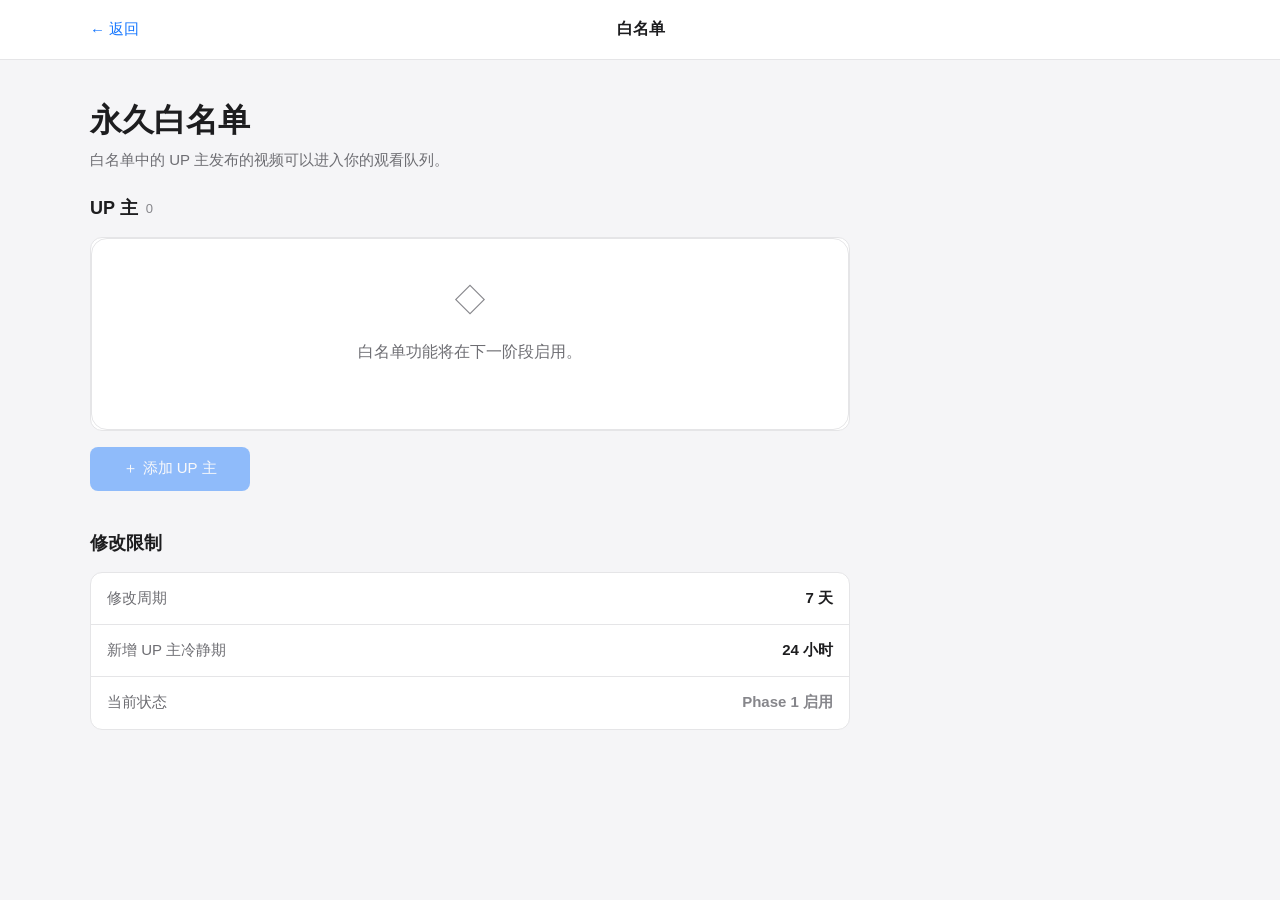
==== settings.html @ c532f114 "phase0" ====
<!DOCTYPE html>
<html lang="zh-CN">
<head>
    <meta charset="UTF-8">

    <meta
        name="viewport"
        content="width=device-width, initial-scale=1.0, viewport-fit=cover"
    >

    <title>白名单 - Bili Filter</title>

    <link rel="stylesheet" href="css/common.css">
    <link rel="stylesheet" href="css/settings.css">
</head>

<body>
    <div class="app">

        <!-- 顶部导航 -->
        <header class="header">
            <div class="header__inner">

                <a href="index.html" class="back-button">
                    <span aria-hidden="true">←</span>
                    <span>返回</span>
                </a>

                <div class="header__title">
                    白名单
                </div>

                <div class="header__placeholder"></div>

            </div>
        </header>


        <main class="main">

            <!-- 页面说明 -->
            <section class="page-heading">
                <h1>永久白名单</h1>

                <p class="page-heading__description">
                    白名单中的 UP 主发布的视频可以进入你的观看队列。
                </p>
            </section>


            <!-- 白名单 -->
            <section class="settings-section">

                <div class="section-heading">
                    <h2>UP 主</h2>

                    <span
                        id="whitelist-count"
                        class="section-heading__count"
                    >
                        0
                    </span>
                </div>


                <!-- Phase 0：占位 -->
                <div
                    id="whitelist-list"
                    class="whitelist-list"
                >
                    <div class="empty-state empty-state--small">

                        <div class="empty-state__icon">
                            ◇
                        </div>

                        <p>
                            白名单功能将在下一阶段启用。
                        </p>

                    </div>
                </div>


                <!-- 添加按钮 -->
                <button
                    id="add-whitelist-button"
                    class="button button--primary button--full"
                    type="button"
                    disabled
                >
                    ＋ 添加 UP 主
                </button>

            </section>


            <!-- 修改限制 -->
            <section class="settings-section">

                <div class="section-heading">
                    <h2>修改限制</h2>
                </div>

                <div class="info-card">

                    <div class="info-row">
                        <span>修改周期</span>
                        <strong>7 天</strong>
                    </div>

                    <div class="info-row">
                        <span>新增 UP 主冷静期</span>
                        <strong>24 小时</strong>
                    </div>

                    <div class="info-row">
                        <span>当前状态</span>
                        <strong class="status status--locked">
                            Phase 1 启用
                        </strong>
                    </div>

                </div>

            </section>

        </main>


        <div
            id="toast"
            class="toast"
            role="status"
            aria-live="polite"
        ></div>

    </div>

    <script type="module">
        import { showToast } from "./js/ui/toast.js";

        const button = document.getElementById("add-whitelist-button");

        button.addEventListener("click", () => {
            showToast("白名单编辑将在 Phase 1 实现。");
        });
    </script>

</body>
</html>
---- css/common.css ----
:root {
    --color-bg: #f5f5f7;
    --color-surface: #ffffff;
    --color-border: #e5e5e7;

    --color-text: #1d1d1f;
    --color-text-secondary: #6e6e73;
    --color-text-tertiary: #86868b;

    --color-primary: #1677ff;
    --color-primary-hover: #095fc7;

    --color-danger: #d93025;

    --radius-small: 8px;
    --radius-medium: 12px;
    --radius-large: 16px;

    --content-width: 1100px;

    --header-height: 56px;

    --space-1: 4px;
    --space-2: 8px;
    --space-3: 12px;
    --space-4: 16px;
    --space-5: 20px;
    --space-6: 24px;
    --space-7: 32px;
    --space-8: 40px;

    --font-size-small: 13px;
    --font-size-normal: 15px;
    --font-size-large: 18px;
    --font-size-title: 28px;
}


* {
    box-sizing: border-box;
}


html {
    font-family:
        -apple-system,
        BlinkMacSystemFont,
        "Segoe UI",
        "PingFang SC",
        "Hiragino Sans GB",
        "Microsoft YaHei",
        sans-serif;

    color: var(--color-text);
    background: var(--color-bg);

    -webkit-text-size-adjust: 100%;
}


body {
    margin: 0;
    min-width: 320px;
    min-height: 100vh;

    background: var(--color-bg);
}


button,
input,
textarea,
select {
    font: inherit;
}


button {
    cursor: pointer;
}


button:disabled {
    cursor: not-allowed;
}


a {
    color: inherit;
    text-decoration: none;
}


.app {
    min-height: 100vh;
}


/* ==============================
   Header
   ============================== */

.header {
    position: sticky;
    top: 0;
    z-index: 100;

    height: var(--header-height);

    background: rgba(255, 255, 255, 0.92);

    border-bottom: 1px solid var(--color-border);

    backdrop-filter: blur(12px);
    -webkit-backdrop-filter: blur(12px);
}


.header__inner {
    width: min(
        calc(100% - 32px),
        var(--content-width)
    );

    height: 100%;
    margin: 0 auto;

    display: flex;
    align-items: center;
    justify-content: space-between;
}


.logo {
    font-size: 17px;
    font-weight: 700;
}


.header__button,
.back-button {
    color: var(--color-primary);

    font-size: var(--font-size-normal);

    transition:
        opacity 0.15s ease,
        background-color 0.15s ease;
}


.header__button:hover,
.back-button:hover {
    opacity: 0.75;
}


.header__title {
    font-size: 16px;
    font-weight: 600;
}


.header__placeholder {
    width: 48px;
}


.back-button {
    display: flex;
    align-items: center;
    gap: 4px;
}


/* ==============================
   Main
   ============================== */

.main {
    width: min(
        calc(100% - 32px),
        var(--content-width)
    );

    margin: 0 auto;

    padding-top: var(--space-7);
    padding-bottom: 80px;
}


/* ==============================
   Page heading
   ============================== */

.page-heading {
    margin-bottom: var(--space-6);
}


.page-heading h1 {
    margin: 0;

    font-size: var(--font-size-title);
    line-height: 1.25;
}


.page-heading__description {
    margin: 8px 0 0;

    color: var(--color-text-secondary);

    font-size: var(--font-size-normal);
    line-height: 1.6;
}


/* ==============================
   Section
   ============================== */

.section-heading {
    display: flex;
    align-items: center;
    gap: 8px;

    margin-bottom: var(--space-4);
}


.section-heading h2 {
    margin: 0;

    font-size: var(--font-size-large);
    line-height: 1.4;
}


.section-heading__count {
    color: var(--color-text-tertiary);

    font-size: var(--font-size-small);
}


/* ==============================
   Button
   ============================== */

.button {
    min-height: 44px;

    padding: 0 18px;

    border: 0;
    border-radius: var(--radius-small);

    font-size: var(--font-size-normal);
    font-weight: 500;

    transition:
        background-color 0.15s ease,
        opacity 0.15s ease,
        transform 0.05s ease;
}


.button:active {
    transform: scale(0.98);
}


.button--primary {
    color: #ffffff;
    background: var(--color-primary);
}


.button--primary:hover {
    background: var(--color-primary-hover);
}


.button:disabled {
    opacity: 0.45;
}


/* ==============================
   Empty state
   ============================== */

.empty-state {
    padding: 64px 24px;

    text-align: center;

    background: var(--color-surface);

    border: 1px solid var(--color-border);
    border-radius: var(--radius-large);
}


.empty-state--small {
    padding: 40px 20px;
}


.empty-state__icon {
    margin-bottom: var(--space-4);

    color: var(--color-text-tertiary);

    font-size: 32px;
}


.empty-state h2 {
    margin: 0 0 8px;

    font-size: 18px;
}


.empty-state p {
    max-width: 420px;

    margin: 0 auto 24px;

    color: var(--color-text-secondary);

    line-height: 1.6;
}


/* ==============================
   Toast
   ============================== */

.toast {
    position: fixed;

    left: 50%;
    bottom: 24px;

    z-index: 1000;

    max-width: calc(100% - 32px);

    padding: 12px 18px;

    color: #ffffff;
    background: rgba(29, 29, 31, 0.92);

    border-radius: 999px;

    font-size: var(--font-size-small);

    opacity: 0;

    transform:
        translate(-50%, 12px);

    pointer-events: none;

    transition:
        opacity 0.2s ease,
        transform 0.2s ease;
}


.toast--visible {
    opacity: 1;

    transform:
        translate(-50%, 0);
}


/* ==============================
   Responsive
   ============================== */

/*
 * Mobile First：
 * 默认就是手机布局。
 *
 * 下面逐渐增强大屏布局。
 */

@media (min-width: 700px) {

    :root {
        --header-height: 60px;
    }

    .main {
        padding-top: 40px;
    }

    .page-heading h1 {
        font-size: 32px;
    }
}


@media (min-width: 1100px) {

    .header__inner,
    .main {
        width: min(
            calc(100% - 48px),
            var(--content-width)
        );
    }
}


/*
 * iPhone 安全区域。
 *
 * 当设备存在刘海 / Home Indicator 时，
 * 给页面底部额外留空间。
 */

@supports (padding: env(safe-area-inset-bottom)) {

    .main {
        padding-bottom:
            calc(
                80px + env(safe-area-inset-bottom)
            );
    }

    .toast {
        bottom:
            calc(
                24px + env(safe-area-inset-bottom)
            );
    }
}
---- css/settings.css ----
/* ==============================
   Settings section
   ============================== */

.settings-section {
    margin-bottom: var(--space-8);
}


/* ==============================
   Whitelist
   ============================== */

.whitelist-list {
    overflow: hidden;

    margin-bottom: var(--space-4);

    background: var(--color-surface);

    border: 1px solid var(--color-border);
    border-radius: var(--radius-medium);
}


.button--full {
    width: 100%;
}


/* ==============================
   Info card
   ============================== */

.info-card {
    overflow: hidden;

    background: var(--color-surface);

    border: 1px solid var(--color-border);
    border-radius: var(--radius-medium);
}


.info-row {
    min-height: 52px;

    padding: 12px 16px;

    display: flex;
    align-items: center;
    justify-content: space-between;

    gap: 16px;

    border-bottom: 1px solid var(--color-border);

    font-size: var(--font-size-normal);
}


.info-row:last-child {
    border-bottom: 0;
}


.info-row > span {
    color: var(--color-text-secondary);
}


.info-row > strong {
    text-align: right;
}


.status--locked {
    color: var(--color-text-tertiary);
}


/* ==============================
   Desktop
   ============================== */

@media (min-width: 700px) {

    .settings-section {
        max-width: 760px;
    }

    .button--full {
        width: auto;
        min-width: 160px;
    }
}

/* ==============================
   Whitelist item
   ============================== */

.whitelist-item {
    min-height: 64px;

    padding: 12px 16px;

    display: flex;
    align-items: center;

    border-bottom: 1px solid var(--color-border);
}


.whitelist-item:last-child {
    border-bottom: 0;
}


.whitelist-item__content {
    min-width: 0;

    display: flex;
    flex-direction: column;

    gap: 3px;
}


.whitelist-item__name {
    overflow: hidden;

    color: var(--color-text);

    font-size: var(--font-size-normal);
    font-weight: 500;

    text-overflow: ellipsis;
    white-space: nowrap;
}


.whitelist-item__mid {
    color: var(--color-text-tertiary);

    font-size: var(--font-size-small);

    font-variant-numeric: tabular-nums;
}
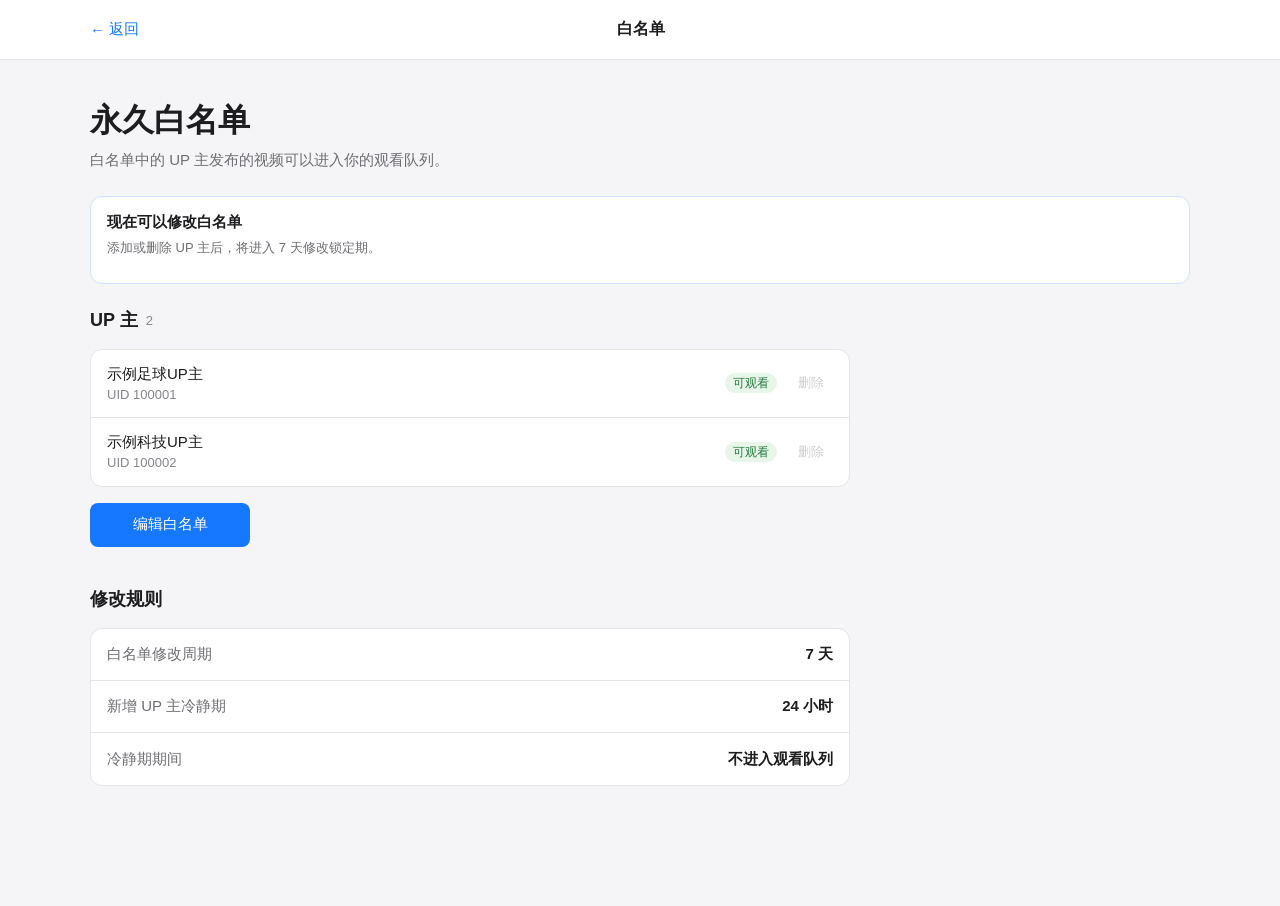
==== commit e459b1fd: "phase1" ====
--- a/settings.html
+++ b/settings.html
@@ -1,6 +1,8 @@
 <!DOCTYPE html>
 <html lang="zh-CN">
+
 <head>
+
     <meta charset="UTF-8">
 
     <meta
@@ -10,142 +12,396 @@
 
     <title>白名单 - Bili Filter</title>
 
-    <link rel="stylesheet" href="css/common.css">
-    <link rel="stylesheet" href="css/settings.css">
+    <link
+        rel="stylesheet"
+        href="css/common.css"
+    >
+
+    <link
+        rel="stylesheet"
+        href="css/settings.css"
+    >
+
 </head>
 
+
 <body>
-    <div class="app">
-
-        <!-- 顶部导航 -->
-        <header class="header">
-            <div class="header__inner">
-
-                <a href="index.html" class="back-button">
-                    <span aria-hidden="true">←</span>
-                    <span>返回</span>
-                </a>
-
-                <div class="header__title">
-                    白名单
-                </div>
-
-                <div class="header__placeholder"></div>
-
-            </div>
-        </header>
-
-
-        <main class="main">
-
-            <!-- 页面说明 -->
-            <section class="page-heading">
-                <h1>永久白名单</h1>
-
-                <p class="page-heading__description">
-                    白名单中的 UP 主发布的视频可以进入你的观看队列。
-                </p>
-            </section>
-
-
-            <!-- 白名单 -->
-            <section class="settings-section">
-
-                <div class="section-heading">
-                    <h2>UP 主</h2>
-
-                    <span
-                        id="whitelist-count"
-                        class="section-heading__count"
-                    >
-                        0
-                    </span>
-                </div>
-
-
-                <!-- Phase 0：占位 -->
-                <div
-                    id="whitelist-list"
-                    class="whitelist-list"
+
+<div class="app">
+
+
+    <!-- ==========================================
+         Header
+         ========================================== -->
+
+    <header class="header">
+
+        <div class="header__inner">
+
+            <a
+                href="index.html"
+                class="back-button"
+            >
+                <span aria-hidden="true">←</span>
+                <span>返回</span>
+            </a>
+
+
+            <div class="header__title">
+                白名单
+            </div>
+
+
+            <div class="header__placeholder"></div>
+
+        </div>
+
+    </header>
+
+
+    <!-- ==========================================
+         Main
+         ========================================== -->
+
+    <main class="main">
+
+
+        <!-- 页面标题 -->
+
+        <section class="page-heading">
+
+            <h1>
+                永久白名单
+            </h1>
+
+            <p class="page-heading__description">
+                白名单中的 UP 主发布的视频可以进入你的观看队列。
+            </p>
+
+        </section>
+
+
+        <!-- ======================================
+             修改状态
+             ====================================== -->
+
+        <section
+            id="modification-card"
+            class="modification-card"
+        >
+
+            <h2
+                id="modification-title"
+                class="modification-card__title"
+            >
+                正在检查白名单状态……
+            </h2>
+
+
+            <p
+                id="modification-description"
+                class="modification-card__description"
+            >
+                请稍候。
+            </p>
+
+
+            <div
+                id="modification-time"
+                class="modification-card__time"
+            ></div>
+
+        </section>
+
+
+        <!-- ======================================
+             白名单
+             ====================================== -->
+
+        <section class="settings-section">
+
+
+            <div class="section-heading">
+
+                <h2>
+                    UP 主
+                </h2>
+
+
+                <span
+                    id="whitelist-count"
+                    class="section-heading__count"
                 >
-                    <div class="empty-state empty-state--small">
-
-                        <div class="empty-state__icon">
-                            ◇
-                        </div>
-
-                        <p>
-                            白名单功能将在下一阶段启用。
-                        </p>
-
-                    </div>
-                </div>
-
-
-                <!-- 添加按钮 -->
+                    0
+                </span>
+
+            </div>
+
+
+            <div
+                id="whitelist-list"
+                class="whitelist-list"
+            >
+            </div>
+
+
+            <div
+                id="edit-actions"
+                class="edit-actions"
+            >
+
                 <button
-                    id="add-whitelist-button"
+                    id="edit-whitelist-button"
                     class="button button--primary button--full"
                     type="button"
-                    disabled
                 >
-                    ＋ 添加 UP 主
+                    编辑白名单
                 </button>
 
-            </section>
-
-
-            <!-- 修改限制 -->
-            <section class="settings-section">
-
-                <div class="section-heading">
-                    <h2>修改限制</h2>
-                </div>
-
-                <div class="info-card">
-
-                    <div class="info-row">
-                        <span>修改周期</span>
-                        <strong>7 天</strong>
+
+                <div
+                    id="draft-actions"
+                    class="draft-actions"
+                    hidden
+                >
+
+                    <button
+                        id="add-whitelist-button"
+                        class="button button--primary"
+                        type="button"
+                    >
+                        ＋ 添加 UP 主
+                    </button>
+
+
+                    <button
+                        id="cancel-edit-button"
+                        class="button"
+                        type="button"
+                    >
+                        取消
+                    </button>
+
+
+                    <button
+                        id="save-edit-button"
+                        class="button button--primary"
+                        type="button"
+                    >
+                        保存修改
+                    </button>
+
+                </div>
+
+            </div>
+
+
+        </section>
+
+
+        <!-- ======================================
+             规则说明
+             ====================================== -->
+
+        <section class="settings-section">
+
+            <div class="section-heading">
+
+                <h2>
+                    修改规则
+                </h2>
+
+            </div>
+
+
+            <div class="info-card">
+
+
+                <div class="info-row">
+
+                    <span>
+                        白名单修改周期
+                    </span>
+
+                    <strong>
+                        7 天
+                    </strong>
+
+                </div>
+
+
+                <div class="info-row">
+
+                    <span>
+                        新增 UP 主冷静期
+                    </span>
+
+                    <strong>
+                        24 小时
+                    </strong>
+
+                </div>
+
+
+                <div class="info-row">
+
+                    <span>
+                        冷静期期间
+                    </span>
+
+                    <strong>
+                        不进入观看队列
+                    </strong>
+
+                </div>
+
+
+            </div>
+
+        </section>
+
+
+    </main>
+
+
+    <!-- ==========================================
+         Add User Modal
+         ========================================== -->
+
+    <div
+        id="add-modal"
+        class="modal-backdrop"
+        aria-hidden="true"
+    >
+
+        <div
+            class="modal"
+            role="dialog"
+            aria-modal="true"
+            aria-labelledby="add-modal-title"
+        >
+
+            <div class="modal__header">
+
+                <h2
+                    id="add-modal-title"
+                    class="modal__title"
+                >
+                    添加 UP 主
+                </h2>
+
+
+                <button
+                    id="modal-close"
+                    class="modal__close"
+                    type="button"
+                    aria-label="关闭"
+                >
+                    ×
+                </button>
+
+            </div>
+
+
+            <form
+                id="add-form"
+                class="add-form"
+            >
+
+
+                <div class="form-field">
+
+                    <label for="user-mid">
+                        UID
+                    </label>
+
+                    <input
+                        id="user-mid"
+                        name="mid"
+                        type="text"
+                        inputmode="numeric"
+                        autocomplete="off"
+                        placeholder="例如 123456"
+                        required
+                    >
+
+                    <div class="form-field__hint">
+                        当前阶段直接填写 B 站 UID。
                     </div>
 
-                    <div class="info-row">
-                        <span>新增 UP 主冷静期</span>
-                        <strong>24 小时</strong>
+                </div>
+
+
+                <div class="form-field">
+
+                    <label for="user-name">
+                        UP 主名称
+                    </label>
+
+                    <input
+                        id="user-name"
+                        name="name"
+                        type="text"
+                        autocomplete="off"
+                        placeholder="例如 某某足球"
+                        maxlength="50"
+                        required
+                    >
+
+                    <div class="form-field__hint">
+                        名称用于本地显示，后续接入 B 站 API 后可以自动获取。
                     </div>
 
-                    <div class="info-row">
-                        <span>当前状态</span>
-                        <strong class="status status--locked">
-                            Phase 1 启用
-                        </strong>
-                    </div>
-
-                </div>
-
-            </section>
-
-        </main>
-
-
-        <div
-            id="toast"
-            class="toast"
-            role="status"
-            aria-live="polite"
-        ></div>
+                </div>
+
+
+                <div class="modal__actions">
+
+                    <button
+                        id="modal-cancel"
+                        class="button"
+                        type="button"
+                    >
+                        取消
+                    </button>
+
+
+                    <button
+                        class="button button--primary"
+                        type="submit"
+                    >
+                        添加
+                    </button>
+
+                </div>
+
+
+            </form>
+
+        </div>
 
     </div>
 
-    <script type="module">
-        import { showToast } from "./js/ui/toast.js";
-
-        const button = document.getElementById("add-whitelist-button");
-
-        button.addEventListener("click", () => {
-            showToast("白名单编辑将在 Phase 1 实现。");
-        });
-    </script>
+
+    <!-- Toast -->
+
+    <div
+        id="toast"
+        class="toast"
+        role="status"
+        aria-live="polite"
+    ></div>
+
+
+</div>
+
+
+<script
+    type="module"
+    src="js/settings.js"
+></script>
+
 
 </body>
+
 </html>
--- a/css/settings.css
+++ b/css/settings.css
@@ -25,6 +25,353 @@
 
 .button--full {
     width: 100%;
+}
+
+
+/* ==============================
+   Whitelist item
+   ============================== */
+
+.whitelist-item {
+    min-height: 68px;
+
+    padding: 12px 16px;
+
+    display: flex;
+    align-items: center;
+
+    gap: 12px;
+
+    border-bottom: 1px solid var(--color-border);
+}
+
+
+.whitelist-item:last-child {
+    border-bottom: 0;
+}
+
+
+.whitelist-item__content {
+    min-width: 0;
+
+    flex: 1;
+
+    display: flex;
+    flex-direction: column;
+
+    gap: 3px;
+}
+
+
+.whitelist-item__name {
+    overflow: hidden;
+
+    color: var(--color-text);
+
+    font-size: var(--font-size-normal);
+    font-weight: 500;
+
+    text-overflow: ellipsis;
+    white-space: nowrap;
+}
+
+
+.whitelist-item__meta {
+    color: var(--color-text-tertiary);
+
+    font-size: var(--font-size-small);
+
+    font-variant-numeric: tabular-nums;
+}
+
+
+/* ==============================
+   Status
+   ============================== */
+
+.whitelist-status {
+    flex-shrink: 0;
+
+    padding: 4px 8px;
+
+    border-radius: 999px;
+
+    font-size: 12px;
+    line-height: 1;
+}
+
+
+.whitelist-status--active {
+    color: #237a3b;
+
+    background: #e8f5e9;
+}
+
+
+.whitelist-status--pending {
+    color: #996c00;
+
+    background: #fff4d6;
+}
+
+
+/* ==============================
+   Remove
+   ============================== */
+
+.whitelist-remove {
+    flex-shrink: 0;
+
+    min-width: 44px;
+    min-height: 40px;
+
+    padding: 0 8px;
+
+    color: var(--color-danger);
+
+    background: transparent;
+
+    border: 0;
+    border-radius: var(--radius-small);
+
+    font-size: var(--font-size-small);
+}
+
+
+.whitelist-remove:hover:not(:disabled) {
+    background: #fff1f0;
+}
+
+
+.whitelist-remove:disabled {
+    color: var(--color-text-tertiary);
+
+    opacity: 0.4;
+}
+
+
+/* ==============================
+   Modification card
+   ============================== */
+
+.modification-card {
+    margin-bottom: var(--space-6);
+
+    padding: 16px;
+
+    background: var(--color-surface);
+
+    border: 1px solid var(--color-border);
+    border-radius: var(--radius-medium);
+}
+
+
+.modification-card__title {
+    margin: 0;
+
+    font-size: 15px;
+    font-weight: 600;
+}
+
+
+.modification-card__description {
+    margin: 6px 0 0;
+
+    color: var(--color-text-secondary);
+
+    font-size: var(--font-size-small);
+    line-height: 1.6;
+}
+
+
+.modification-card--available {
+    border-color: #cfe0ff;
+}
+
+
+.modification-card--locked {
+    background: #fafafa;
+}
+
+
+.modification-card__time {
+    margin-top: 8px;
+
+    font-size: 14px;
+    font-weight: 600;
+
+    font-variant-numeric: tabular-nums;
+}
+
+
+/* ==============================
+   Add form
+   ============================== */
+
+.add-form {
+    display: flex;
+    flex-direction: column;
+
+    gap: 12px;
+}
+
+
+.form-field {
+    display: flex;
+    flex-direction: column;
+
+    gap: 6px;
+}
+
+
+.form-field label {
+    font-size: var(--font-size-small);
+    font-weight: 500;
+}
+
+
+.form-field input {
+    width: 100%;
+    min-height: 46px;
+
+    padding: 0 12px;
+
+    color: var(--color-text);
+    background: var(--color-surface);
+
+    border: 1px solid var(--color-border);
+    border-radius: var(--radius-small);
+
+    outline: none;
+}
+
+
+.form-field input:focus {
+    border-color: var(--color-primary);
+
+    box-shadow:
+        0 0 0 3px
+        rgba(22, 119, 255, 0.12);
+}
+
+
+.form-field__hint {
+    color: var(--color-text-tertiary);
+
+    font-size: 12px;
+    line-height: 1.5;
+}
+
+
+/* ==============================
+   Modal
+   ============================== */
+
+.modal-backdrop {
+    position: fixed;
+    inset: 0;
+
+    z-index: 500;
+
+    display: flex;
+    align-items: flex-end;
+    justify-content: center;
+
+    padding: 16px;
+
+    background: rgba(0, 0, 0, 0.35);
+
+    opacity: 0;
+
+    pointer-events: none;
+
+    transition: opacity 0.2s ease;
+}
+
+
+.modal-backdrop--visible {
+    opacity: 1;
+
+    pointer-events: auto;
+}
+
+
+.modal {
+    width: 100%;
+    max-width: 520px;
+
+    padding: 20px;
+
+    background: var(--color-surface);
+
+    border-radius:
+        var(--radius-large)
+        var(--radius-large)
+        var(--radius-medium)
+        var(--radius-medium);
+
+    box-shadow:
+        0 20px 60px
+        rgba(0, 0, 0, 0.18);
+
+    transform: translateY(20px);
+
+    transition: transform 0.2s ease;
+}
+
+
+.modal-backdrop--visible .modal {
+    transform: translateY(0);
+}
+
+
+.modal__header {
+    display: flex;
+    align-items: center;
+    justify-content: space-between;
+
+    margin-bottom: 20px;
+}
+
+
+.modal__title {
+    margin: 0;
+
+    font-size: 20px;
+}
+
+
+.modal__close {
+    width: 40px;
+    height: 40px;
+
+    color: var(--color-text-secondary);
+
+    background: transparent;
+
+    border: 0;
+    border-radius: 50%;
+
+    font-size: 22px;
+}
+
+
+.modal__close:hover {
+    background: var(--color-bg);
+}
+
+
+.modal__actions {
+    display: flex;
+
+    gap: 10px;
+
+    margin-top: 20px;
+}
+
+
+.modal__actions .button {
+    flex: 1;
 }
 
 
@@ -89,60 +436,27 @@
         max-width: 760px;
     }
 
+
     .button--full {
         width: auto;
+
         min-width: 160px;
     }
-}
-
-/* ==============================
-   Whitelist item
-   ============================== */
-
-.whitelist-item {
-    min-height: 64px;
-
-    padding: 12px 16px;
-
-    display: flex;
-    align-items: center;
-
-    border-bottom: 1px solid var(--color-border);
-}
-
-
-.whitelist-item:last-child {
-    border-bottom: 0;
-}
-
-
-.whitelist-item__content {
-    min-width: 0;
-
-    display: flex;
-    flex-direction: column;
-
-    gap: 3px;
-}
-
-
-.whitelist-item__name {
-    overflow: hidden;
-
-    color: var(--color-text);
-
-    font-size: var(--font-size-normal);
-    font-weight: 500;
-
-    text-overflow: ellipsis;
-    white-space: nowrap;
-}
-
-
-.whitelist-item__mid {
-    color: var(--color-text-tertiary);
-
-    font-size: var(--font-size-small);
-
-    font-variant-numeric: tabular-nums;
+
+
+    .modal-backdrop {
+        align-items: center;
+    }
+
+
+    .modal {
+        border-radius: var(--radius-large);
+    }
+
+
+    .modal__actions .button {
+        flex: 0 0 auto;
+
+        min-width: 120px;
+    }
 }
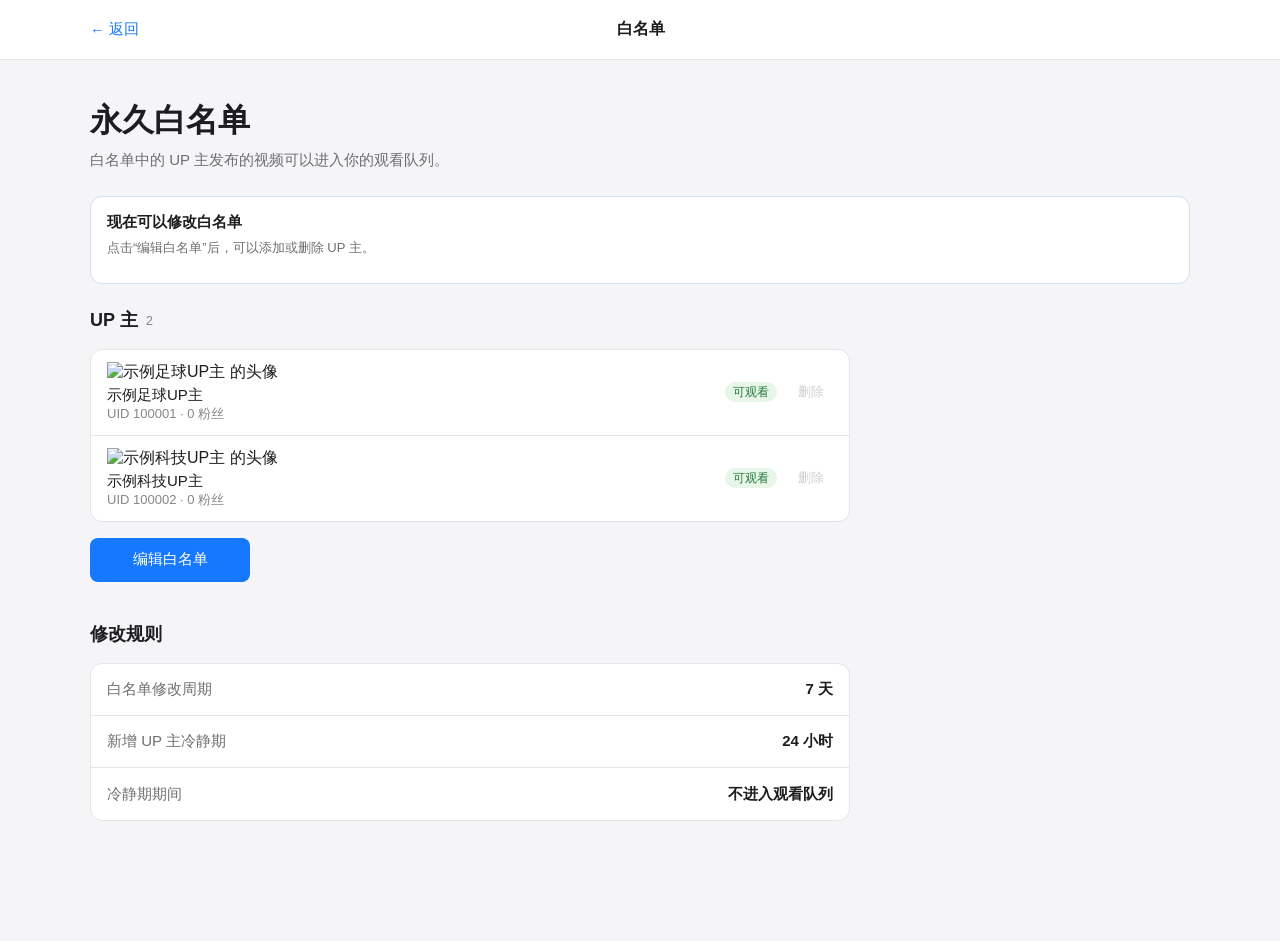
==== commit 8913d872: "cache" ====
--- a/settings.html
+++ b/settings.html
@@ -309,50 +309,36 @@
             >
 
 
-                <div class="form-field">
-
-                    <label for="user-mid">
-                        UID
-                    </label>
-
-                    <input
-                        id="user-mid"
-                        name="mid"
-                        type="text"
-                        inputmode="numeric"
-                        autocomplete="off"
-                        placeholder="例如 123456"
-                        required
-                    >
-
-                    <div class="form-field__hint">
-                        当前阶段直接填写 B 站 UID。
-                    </div>
-
-                </div>
-
-
-                <div class="form-field">
-
-                    <label for="user-name">
-                        UP 主名称
-                    </label>
-
-                    <input
-                        id="user-name"
-                        name="name"
-                        type="text"
-                        autocomplete="off"
-                        placeholder="例如 某某足球"
-                        maxlength="50"
-                        required
-                    >
-
-                    <div class="form-field__hint">
-                        名称用于本地显示，后续接入 B 站 API 后可以自动获取。
-                    </div>
-
-                </div>
+            <div class="form-group">
+
+                <label
+                    for="whitelist-mid"
+                    class="form-label"
+                >
+                    B站 UID
+                </label>
+
+                <input
+                    id="whitelist-mid"
+                    class="form-input"
+                    type="text"
+                    inputmode="numeric"
+                    autocomplete="off"
+                    placeholder="请输入 UP 主 UID"
+                >
+
+                <p class="form-help">
+                    只需要输入 UID，系统会自动获取 UP 主信息。
+                </p>
+
+            </div>
+
+            <div
+                id="user-preview"
+                class="user-preview"
+                hidden
+            >
+            </div>
 
 
                 <div class="modal__actions">
--- a/css/settings.css
+++ b/css/settings.css
@@ -459,4 +459,101 @@
 
         min-width: 120px;
     }
+}
+
+/* ==================================================
+   Whitelist User Card
+   ================================================== */
+
+.whitelist-user {
+    display: flex;
+    align-items: center;
+    gap: 12px;
+}
+
+
+.whitelist-user__avatar-wrapper {
+    flex: 0 0 auto;
+}
+
+
+.whitelist-user__avatar {
+    width: 52px;
+    height: 52px;
+
+    display: block;
+
+    border-radius: 50%;
+
+    object-fit: cover;
+
+    background: var(
+        --color-surface-secondary
+    );
+}
+
+
+.whitelist-user__info {
+    min-width: 0;
+    flex: 1;
+}
+
+
+.whitelist-user__name {
+    font-size: 16px;
+    font-weight: 600;
+
+    overflow: hidden;
+    text-overflow: ellipsis;
+    white-space: nowrap;
+}
+
+
+.whitelist-user__meta {
+    display: flex;
+
+    gap: 10px;
+
+    margin-top: 4px;
+
+    font-size: 13px;
+
+    color: var(
+        --color-text-secondary
+    );
+
+    flex-wrap: wrap;
+}
+
+
+.whitelist-user__remove {
+    flex: 0 0 auto;
+}
+
+
+/* 手机 */
+@media (max-width: 600px) {
+
+    .whitelist-user {
+        gap: 10px;
+    }
+
+
+    .whitelist-user__avatar {
+        width: 44px;
+        height: 44px;
+    }
+
+
+    .whitelist-user__name {
+        font-size: 15px;
+    }
+
+
+    .whitelist-user__meta {
+        font-size: 12px;
+
+        gap: 6px;
+    }
+
 }
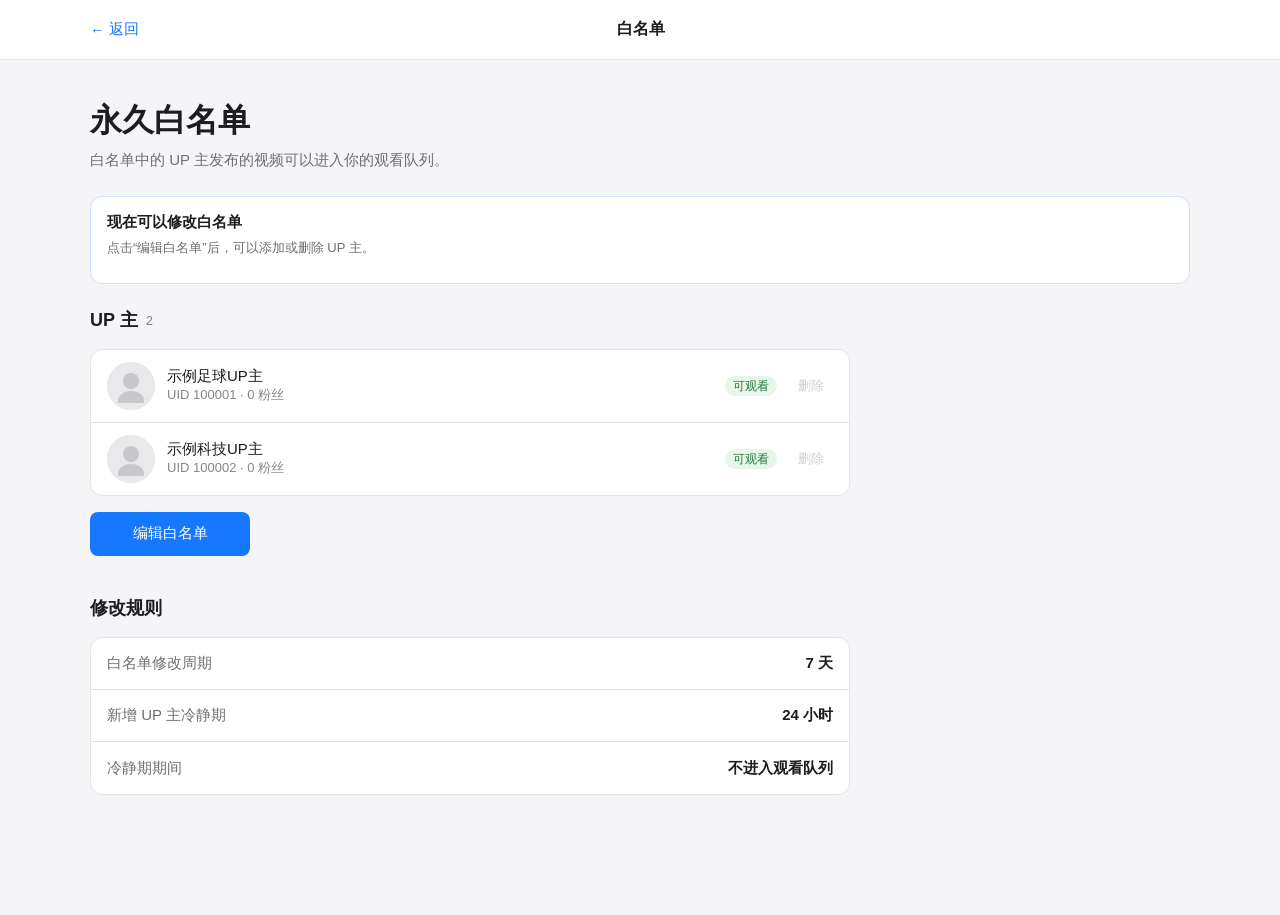
==== commit 4b08be48: "phase2" ====
--- a/settings.html
+++ b/settings.html
@@ -309,25 +309,23 @@
             >
 
 
-            <div class="form-group">
+            <div class="form-field">
 
                 <label
                     for="whitelist-mid"
-                    class="form-label"
                 >
                     B站 UID
                 </label>
 
                 <input
                     id="whitelist-mid"
-                    class="form-input"
                     type="text"
                     inputmode="numeric"
                     autocomplete="off"
                     placeholder="请输入 UP 主 UID"
                 >
 
-                <p class="form-help">
+                <p class="form-field__hint">
                     只需要输入 UID，系统会自动获取 UP 主信息。
                 </p>
 
--- a/css/settings.css
+++ b/css/settings.css
@@ -462,24 +462,53 @@
 }
 
 /* ==================================================
-   Whitelist User Card
+   Whitelist item avatar
    ================================================== */
 
-.whitelist-user {
+.whitelist-item__avatar {
+    flex-shrink: 0;
+
+    width: 48px;
+    height: 48px;
+
+    display: block;
+
+    border-radius: 50%;
+
+    object-fit: cover;
+
+    background: #e9e9eb;
+}
+
+
+/* ==================================================
+   User preview
+   ================================================== */
+
+.user-preview {
     display: flex;
     align-items: center;
     gap: 12px;
-}
-
-
-.whitelist-user__avatar-wrapper {
-    flex: 0 0 auto;
-}
-
-
-.whitelist-user__avatar {
-    width: 52px;
-    height: 52px;
+
+    padding: 12px;
+
+    background: #fafafa;
+
+    border: 1px solid var(--color-border);
+    border-radius: var(--radius-medium);
+}
+
+
+.user-preview[hidden] {
+    display: none;
+}
+
+
+.user-preview__avatar {
+    flex-shrink: 0;
+
+    width: 44px;
+    height: 44px;
 
     display: block;
 
@@ -487,73 +516,31 @@
 
     object-fit: cover;
 
-    background: var(
-        --color-surface-secondary
-    );
-}
-
-
-.whitelist-user__info {
+    background: #e9e9eb;
+}
+
+
+.user-preview__info {
     min-width: 0;
     flex: 1;
 }
 
 
-.whitelist-user__name {
-    font-size: 16px;
+.user-preview__name {
+    overflow: hidden;
+
+    font-size: var(--font-size-normal);
     font-weight: 600;
 
-    overflow: hidden;
     text-overflow: ellipsis;
     white-space: nowrap;
 }
 
 
-.whitelist-user__meta {
-    display: flex;
-
-    gap: 10px;
-
-    margin-top: 4px;
-
-    font-size: 13px;
-
-    color: var(
-        --color-text-secondary
-    );
-
-    flex-wrap: wrap;
-}
-
-
-.whitelist-user__remove {
-    flex: 0 0 auto;
-}
-
-
-/* 手机 */
-@media (max-width: 600px) {
-
-    .whitelist-user {
-        gap: 10px;
-    }
-
-
-    .whitelist-user__avatar {
-        width: 44px;
-        height: 44px;
-    }
-
-
-    .whitelist-user__name {
-        font-size: 15px;
-    }
-
-
-    .whitelist-user__meta {
-        font-size: 12px;
-
-        gap: 6px;
-    }
-
+.user-preview__meta {
+    margin-top: 2px;
+
+    color: var(--color-text-tertiary);
+
+    font-size: var(--font-size-small);
 }
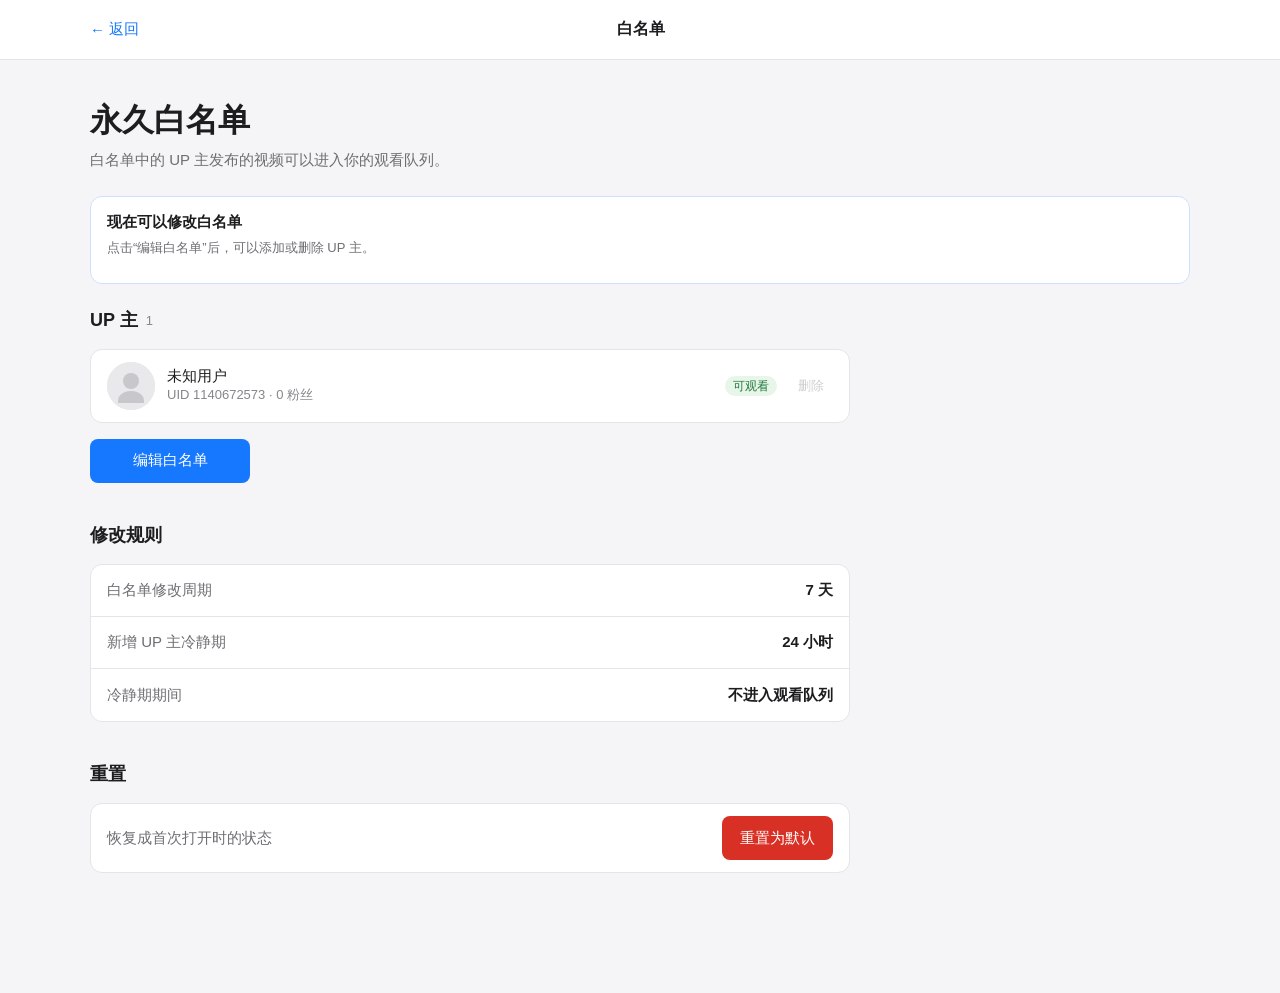
==== commit d365abad: "cache" ====
--- a/settings.html
+++ b/settings.html
@@ -255,6 +255,44 @@
 
                 </div>
 
+
+            </div>
+
+        </section>
+
+
+        <!-- ======================================
+             重置
+             ====================================== -->
+
+        <section class="settings-section">
+
+            <div class="section-heading">
+
+                <h2>
+                    重置
+                </h2>
+
+            </div>
+
+
+            <div class="info-card">
+
+                <div class="info-row">
+
+                    <span>
+                        恢复成首次打开时的状态
+                    </span>
+
+                    <button
+                        id="reset-default-button"
+                        class="button button--danger"
+                        type="button"
+                    >
+                        重置为默认
+                    </button>
+
+                </div>
 
             </div>
 
--- a/css/common.css
+++ b/css/common.css
@@ -283,6 +283,17 @@
 }
 
 
+.button--danger {
+    color: #ffffff;
+    background: var(--color-danger);
+}
+
+
+.button--danger:hover {
+    background: #b3261e;
+}
+
+
 .button:disabled {
     opacity: 0.45;
 }
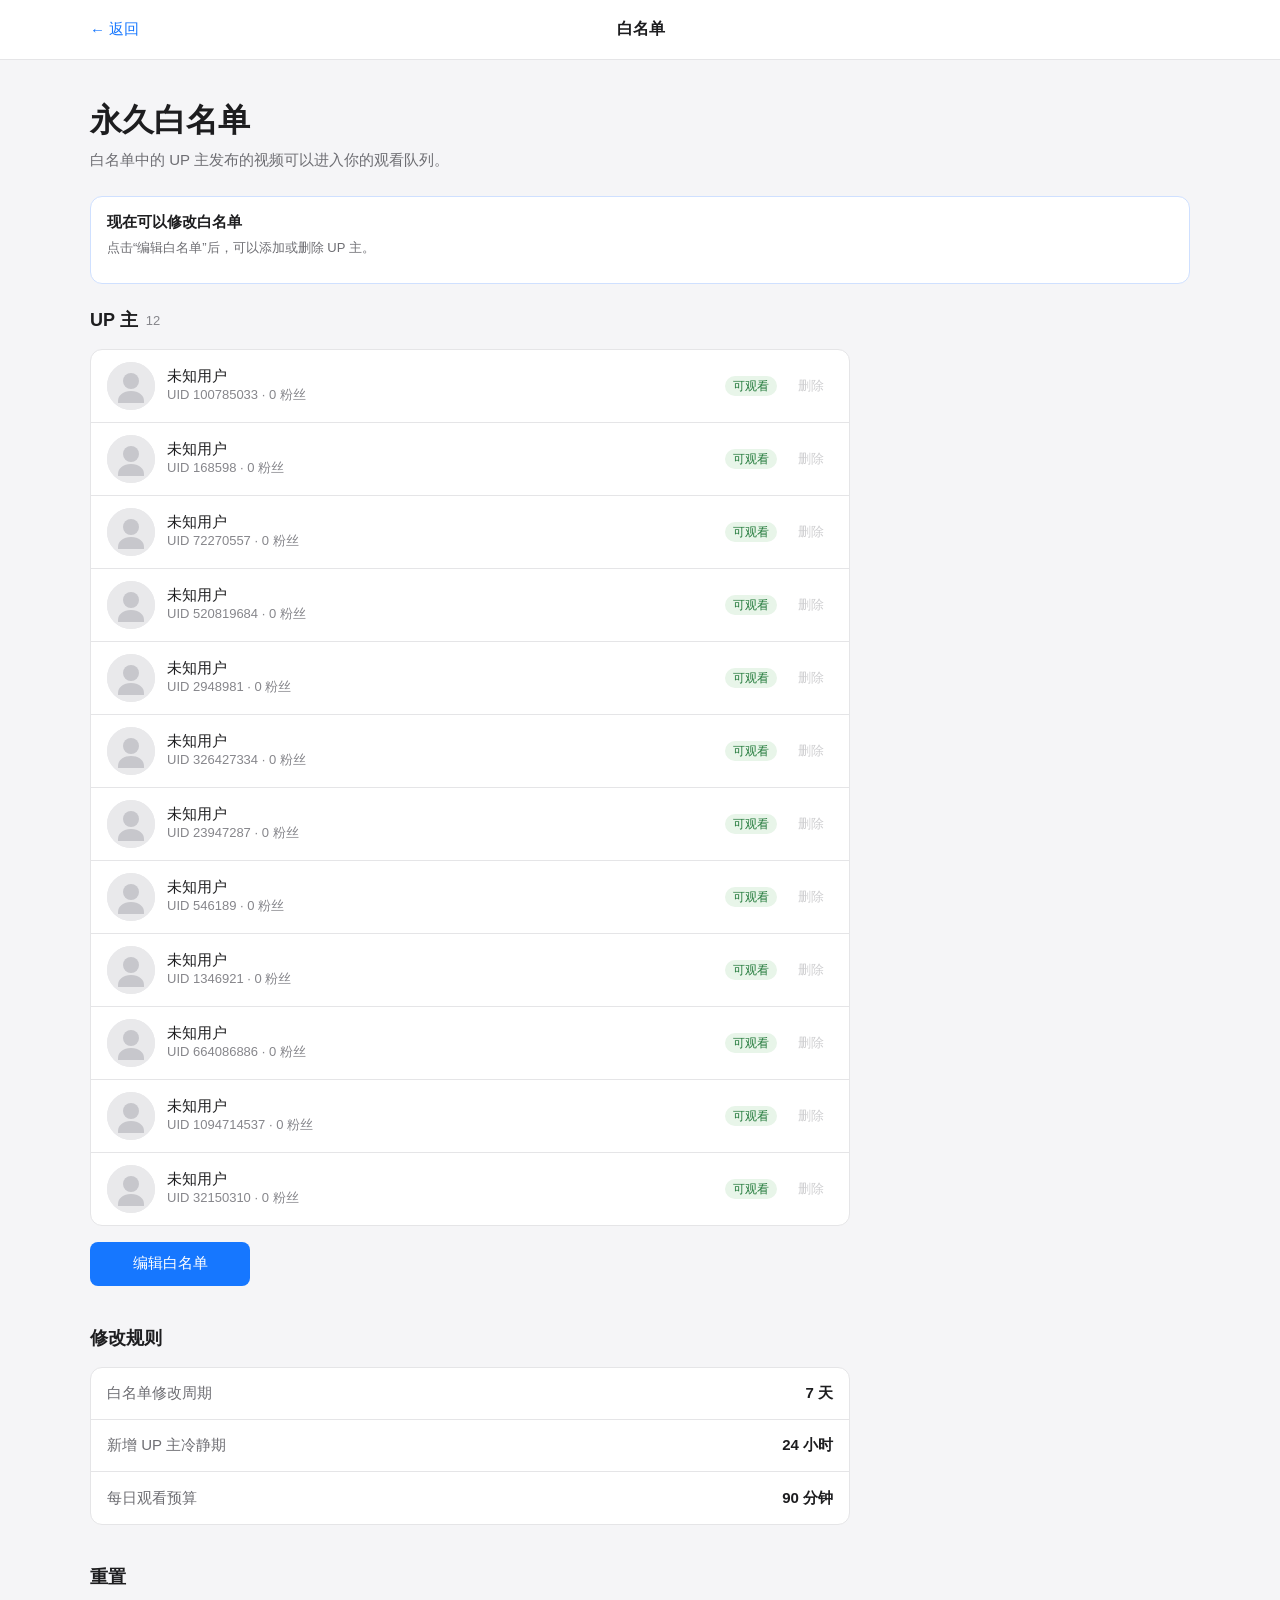
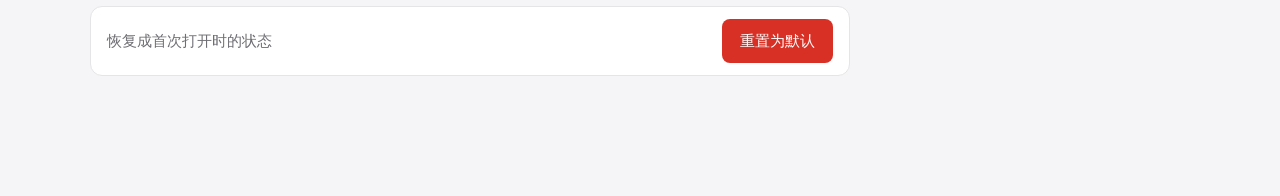
==== commit 8a491fc9: "phase6" ====
--- a/settings.html
+++ b/settings.html
@@ -246,11 +246,11 @@
                 <div class="info-row">
 
                     <span>
-                        冷静期期间
+                        每日观看预算
                     </span>
 
                     <strong>
-                        不进入观看队列
+                        90 分钟
                     </strong>
 
                 </div>
